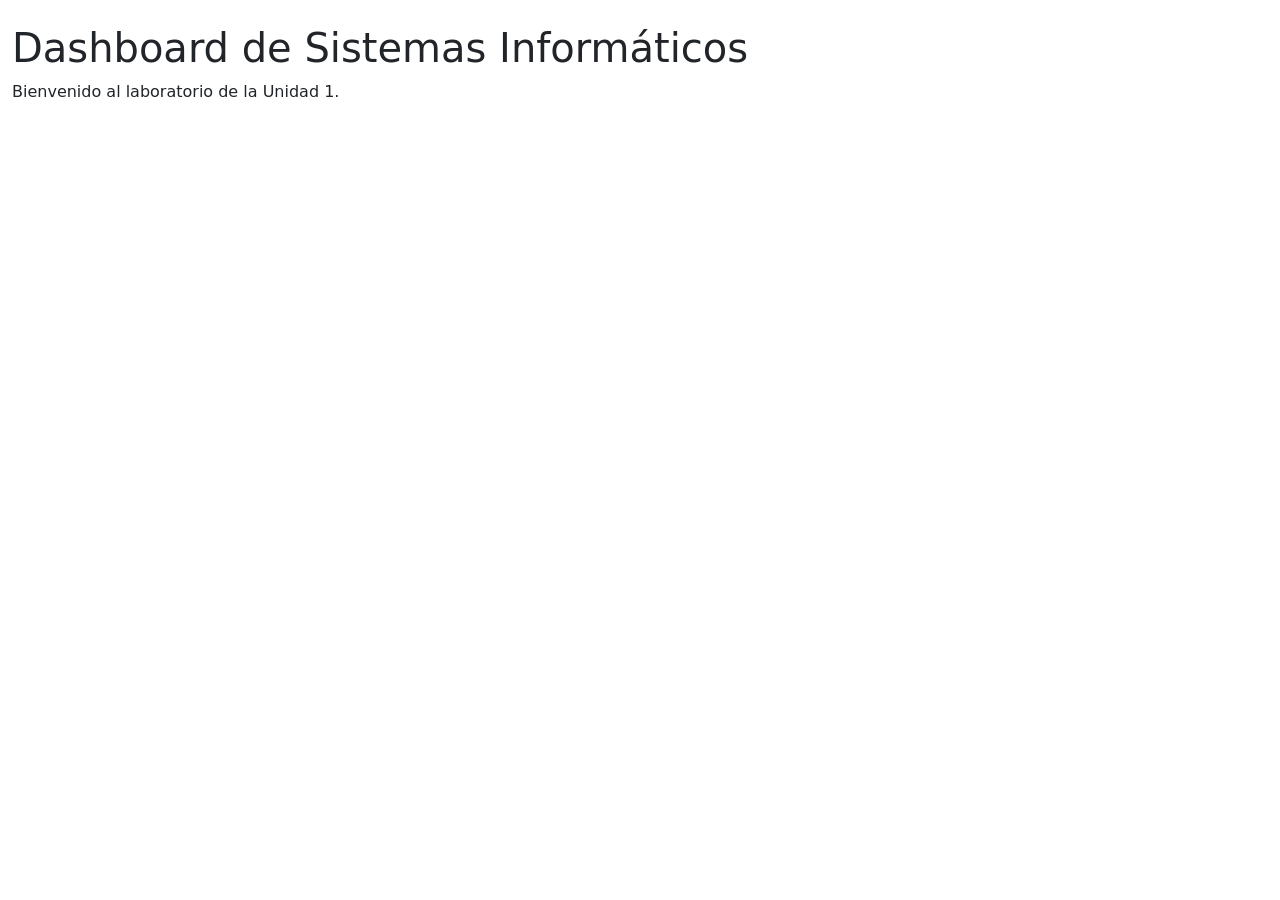
==== index.html @ fd0a9723 "Initial commit" ====
<!DOCTYPE html>
<html lang="es">
<head>
    <meta charset="UTF-8">
    <meta name="viewport" content="width=device-width, initial-scale=1.0">
    <title>Laboratorio DPW2 - Bootstrap 5</title>
    <link href="https://cdn.jsdelivr.net/npm/bootstrap@5.3.0/dist/css/bootstrap.min.css" rel="stylesheet">
    <link rel="stylesheet" href="css/style.css">
</head>
<body>

    <div class="container-fluid">
        <h1 class="mt-4">Dashboard de Sistemas Informáticos</h1>
        <p>Bienvenido al laboratorio de la Unidad 1.</p>
    </div>

    <script src="https://cdn.jsdelivr.net/npm/bootstrap@5.3.0/dist/js/bootstrap.bundle.min.js"></script>
</body>
</html>
---- css/style.css ----
/* Estilos personalizados para el Laboratorio DPW2 */
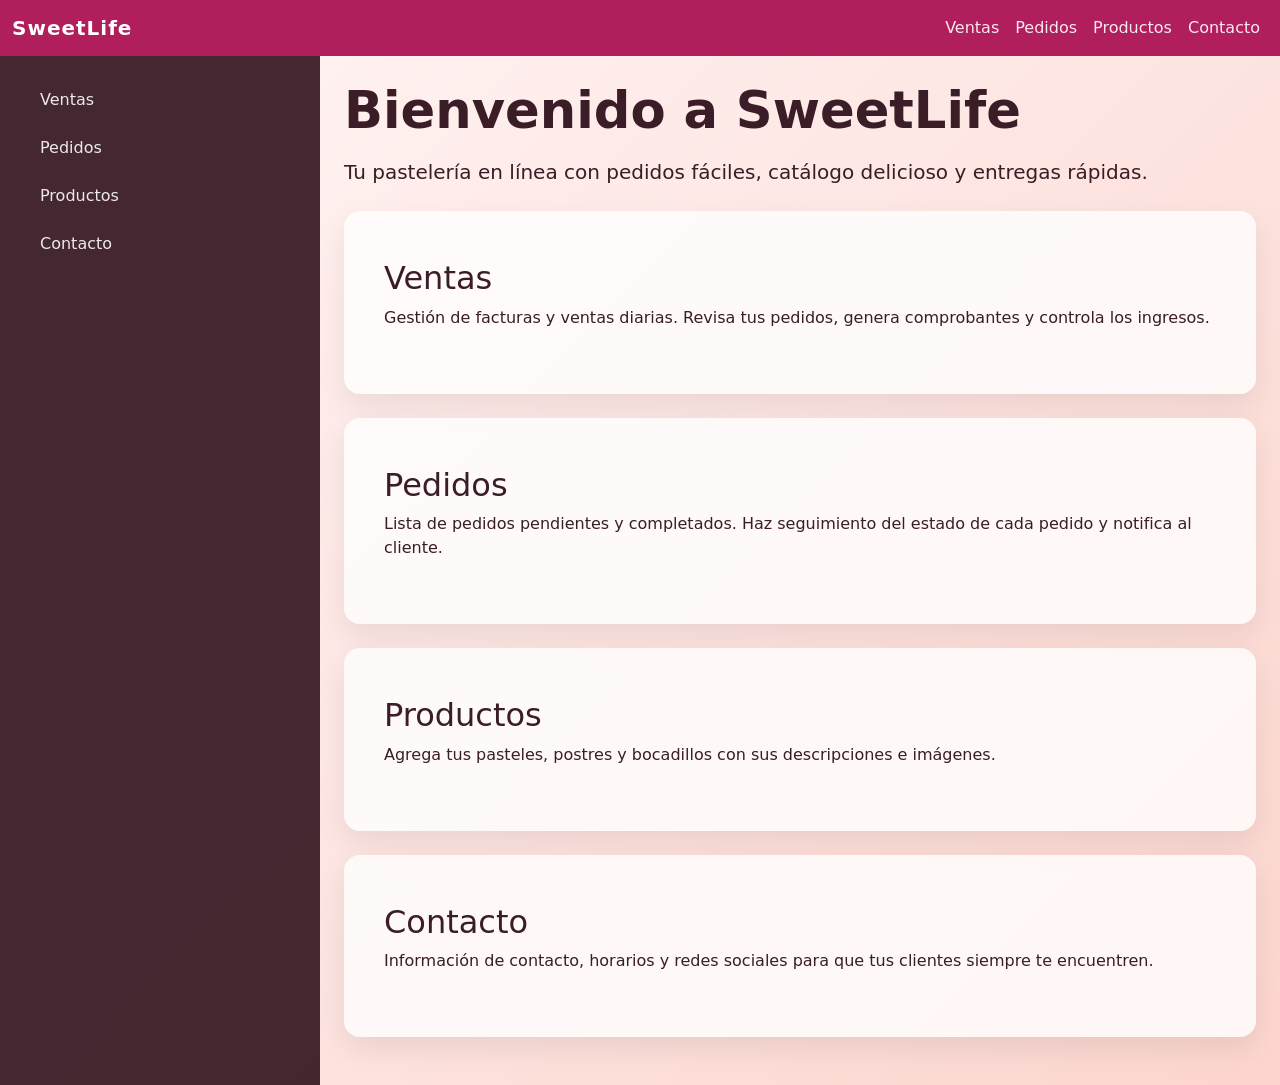
==== commit 30699b0e: "AVANCEpr1" ====
--- a/index.html
+++ b/index.html
@@ -3,17 +3,85 @@
 <head>
     <meta charset="UTF-8">
     <meta name="viewport" content="width=device-width, initial-scale=1.0">
-    <title>Laboratorio DPW2 - Bootstrap 5</title>
+    <title>Pastelería SweetLife</title>
+
+    <!-- Bootstrap CSS -->
     <link href="https://cdn.jsdelivr.net/npm/bootstrap@5.3.0/dist/css/bootstrap.min.css" rel="stylesheet">
+
+    <!-- Custom CSS -->
     <link rel="stylesheet" href="css/style.css">
 </head>
 <body>
+    <!-- Navbar principal -->
+    <nav class="navbar navbar-expand-lg navbar-dark">
+        <div class="container-fluid">
+            <a class="navbar-brand" href="#">SweetLife</a>
+            <button class="navbar-toggler" type="button" data-bs-toggle="collapse" data-bs-target="#navMain" aria-controls="navMain" aria-expanded="false" aria-label="Toggle navigation">
+                <span class="navbar-toggler-icon"></span>
+            </button>
+
+            <div class="collapse navbar-collapse" id="navMain">
+                <ul class="navbar-nav ms-auto">
+                    <li class="nav-item">
+                        <a class="nav-link" href="#ventas">Ventas</a>
+                    </li>
+                    <li class="nav-item">
+                        <a class="nav-link" href="#pedidos">Pedidos</a>
+                    </li>
+                    <li class="nav-item">
+                        <a class="nav-link" href="#productos">Productos</a>
+                    </li>
+                    <li class="nav-item">
+                        <a class="nav-link" href="#contacto">Contacto</a>
+                    </li>
+                </ul>
+            </div>
+        </div>
+    </nav>
 
     <div class="container-fluid">
-        <h1 class="mt-4">Dashboard de Sistemas Informáticos</h1>
-        <p>Bienvenido al laboratorio de la Unidad 1.</p>
+        <div class="row">
+            <!-- Sidebar (oculto en móviles) -->
+            <aside class="col-md-3 sidebar d-none d-md-block p-4">
+                <nav class="nav flex-column">
+                    <a class="nav-link mb-2" href="#ventas">Ventas</a>
+                    <a class="nav-link mb-2" href="#pedidos">Pedidos</a>
+                    <a class="nav-link mb-2" href="#productos">Productos</a>
+                    <a class="nav-link" href="#contacto">Contacto</a>
+                </nav>
+            </aside>
+
+            <!-- Contenido principal -->
+            <main class="col-12 col-md-9 p-4">
+                <header class="mb-4">
+                    <h1 class="main-title">Bienvenido a SweetLife</h1>
+                    <p class="lead">Tu pastelería en línea con pedidos fáciles, catálogo delicioso y entregas rápidas.</p>
+                </header>
+
+                <section id="ventas" class="section">
+                    <h2>Ventas</h2>
+                    <p>Gestión de facturas y ventas diarias. Revisa tus pedidos, genera comprobantes y controla los ingresos.</p>
+                </section>
+
+                <section id="pedidos" class="section">
+                    <h2>Pedidos</h2>
+                    <p>Lista de pedidos pendientes y completados. Haz seguimiento del estado de cada pedido y notifica al cliente.</p>
+                </section>
+
+                <section id="productos" class="section">
+                    <h2>Productos</h2>
+                    <p>Agrega tus pasteles, postres y bocadillos con sus descripciones e imágenes.</p>
+                </section>
+
+                <section id="contacto" class="section">
+                    <h2>Contacto</h2>
+                    <p>Información de contacto, horarios y redes sociales para que tus clientes siempre te encuentren.</p>
+                </section>
+            </main>
+        </div>
     </div>
 
+    <!-- Bootstrap JS -->
     <script src="https://cdn.jsdelivr.net/npm/bootstrap@5.3.0/dist/js/bootstrap.bundle.min.js"></script>
 </body>
 </html>
--- a/css/style.css
+++ b/css/style.css
@@ -1 +1,102 @@
-/* Estilos personalizados para el Laboratorio DPW2 */
+/* Estilos personalizados para la página de pastelería */
+
+/* Base */
+:root {
+  --primary: #b01e5b;
+  --secondary: #fcd5ce;
+  --dark: #3a1d26;
+  --light: #fff6f6;
+  --accent: #ff7f50;
+}
+
+body {
+  font-family: system-ui, -apple-system, BlinkMacSystemFont, "Segoe UI", sans-serif;
+  background: linear-gradient(135deg, var(--light), var(--secondary));
+  color: var(--dark);
+  min-height: 100vh;
+}
+
+a {
+  color: inherit;
+  text-decoration: none;
+}
+
+/* Navbar */
+.navbar {
+  background: var(--primary);
+}
+.navbar .navbar-brand {
+  font-weight: 700;
+  letter-spacing: 0.05em;
+}
+.navbar .nav-link {
+  color: rgba(255, 255, 255, 0.9);
+}
+.navbar .nav-link:hover {
+  color: #fff;
+}
+
+/* Sidebar */
+.sidebar {
+  background: rgba(58, 29, 38, 0.95);
+  min-height: 100vh;
+}
+.sidebar .nav-link {
+  color: rgba(255, 255, 255, 0.9);
+}
+.sidebar .nav-link:hover {
+  background: rgba(255, 255, 255, 0.1);
+  border-radius: 0.5rem;
+}
+
+/* Contenido */
+.main-title {
+  font-size: 2.2rem;
+  font-weight: 700;
+  margin-bottom: 1rem;
+}
+
+.section {
+  padding: 2rem 1rem;
+  border-radius: 1rem;
+  background: rgba(255, 255, 255, 0.8);
+  box-shadow: 0 12px 30px rgba(0, 0, 0, 0.08);
+  margin-bottom: 1.5rem;
+}
+
+/* 4 puntos de ruptura */
+
+/* xs: <576px */
+.main-title {
+  font-size: 2rem;
+}
+
+/* sm: ≥576px */
+@media (min-width: 576px) {
+  .main-title {
+    font-size: 2.4rem;
+  }
+  .section {
+    padding: 2.5rem 2rem;
+  }
+}
+
+/* md: ≥768px */
+@media (min-width: 768px) {
+  .main-title {
+    font-size: 2.8rem;
+  }
+  .sidebar {
+    padding-top: 3rem;
+  }
+}
+
+/* lg: ≥992px */
+@media (min-width: 992px) {
+  .main-title {
+    font-size: 3.2rem;
+  }
+  .section {
+    padding: 3rem 2.5rem;
+  }
+}
